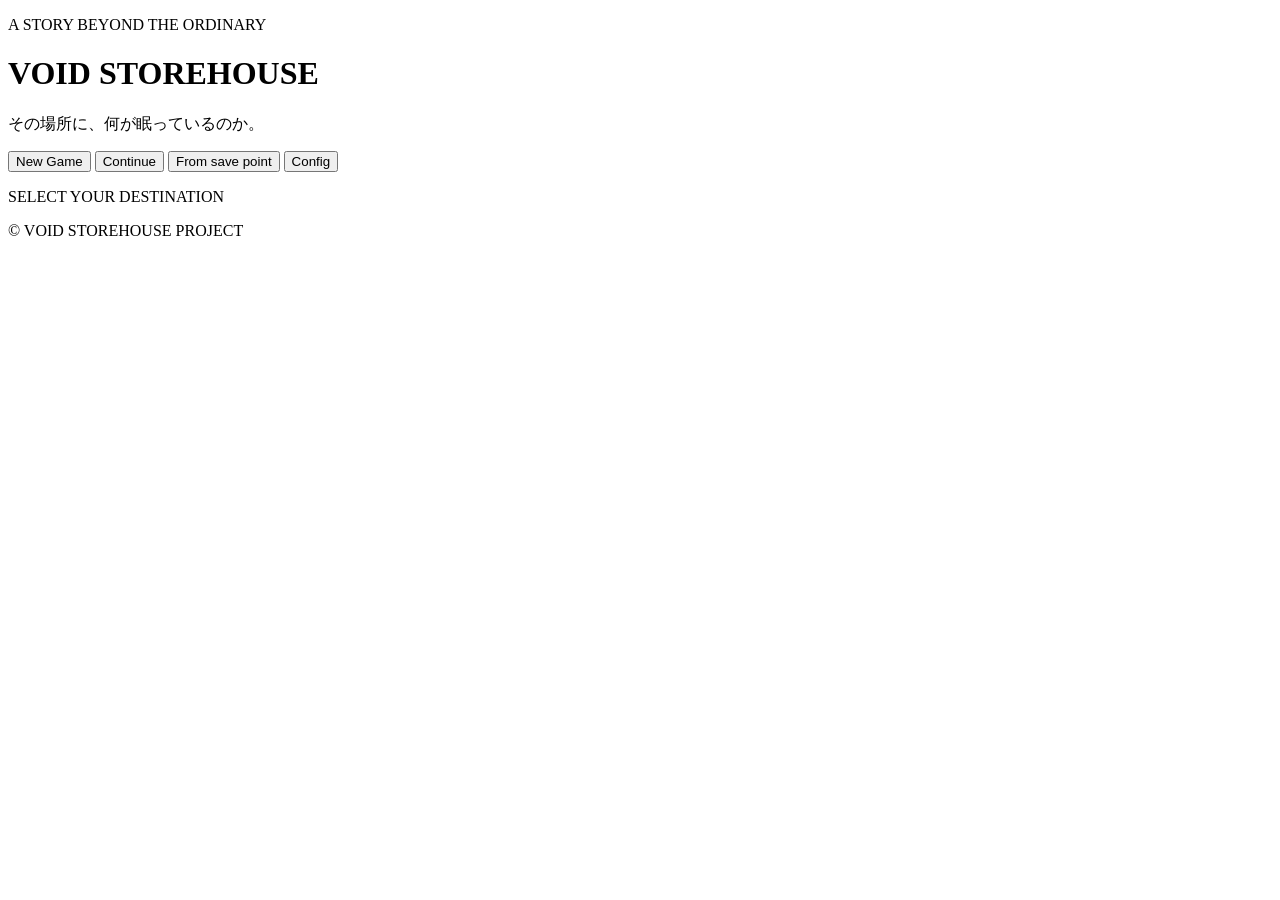
==== index.html @ 29274c05 "Create bright title screen" ====
<!doctype html>
<html lang="ja">
<head>
  <meta charset="UTF-8">
  <meta name="viewport" content="width=device-width, initial-scale=1">
  <meta name="theme-color" content="#d9f3ff">
  <meta name="description" content="VOID STOREHOUSE - Horror game">
  <title>VOID STOREHOUSE</title>
  <link rel="stylesheet" href="./style.css">
  <script src="./main.js" defer></script>
</head>
<body>
  <main class="title-screen">
    <div class="sun-glow" aria-hidden="true"></div>
    <div class="cloud cloud-one" aria-hidden="true"></div>
    <div class="cloud cloud-two" aria-hidden="true"></div>
    <div class="landscape" aria-hidden="true">
      <div class="hill hill-back"></div>
      <div class="hill hill-front"></div>
      <div class="grass"></div>
    </div>

    <header class="brand">
      <p class="eyebrow">A STORY BEYOND THE ORDINARY</p>
      <h1>VOID <span>STOREHOUSE</span></h1>
      <p class="subtitle">その場所に、何が眠っているのか。</p>
    </header>

    <nav class="menu" aria-label="Main menu">
      <button class="menu-button primary" data-action="new-game">New Game</button>
      <button class="menu-button" data-action="continue">Continue</button>
      <button class="menu-button" data-action="save-point">From save point</button>
      <button class="menu-button" data-action="config">Config</button>
    </nav>

    <p class="menu-hint" id="menu-hint" aria-live="polite">SELECT YOUR DESTINATION</p>
    <footer class="footer">© VOID STOREHOUSE PROJECT</footer>

    <section class="config-panel" id="config-panel" aria-label="Configuration" hidden>
      <div class="config-card">
        <button class="close-config" id="close-config" aria-label="Close">×</button>
        <p class="eyebrow">SETTINGS</p>
        <h2>Config</h2>
        <label class="volume-row" for="volume">
          <span>Master volume</span>
          <output id="volume-value">70%</output>
        </label>
        <input id="volume" type="range" min="0" max="100" value="70">
        <button class="menu-button primary config-close-button" id="config-done">Done</button>
      </div>
    </section>
  </main>
</body>
</html>
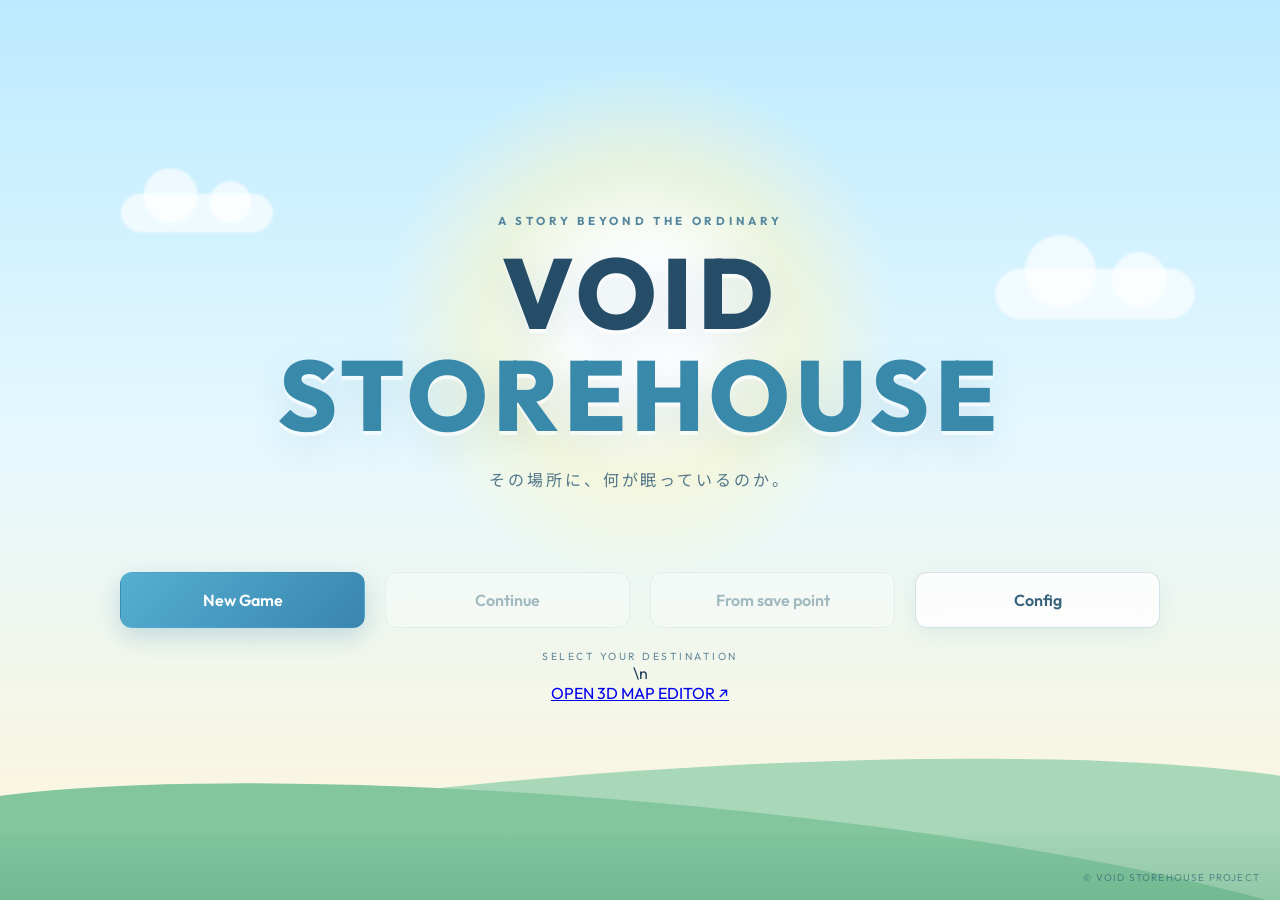
==== commit 097f50b4: "Link title screen to 3D map editor" ====
--- a/index.html
+++ b/index.html
@@ -33,7 +33,7 @@
       <button class="menu-button" data-action="config">Config</button>
     </nav>
 
-    <p class="menu-hint" id="menu-hint" aria-live="polite">SELECT YOUR DESTINATION</p>
+    <p class="menu-hint" id="menu-hint" aria-live="polite">SELECT YOUR DESTINATION</p>\n    <a class="editor-link" href="./editor.html">OPEN 3D MAP EDITOR ↗</a>
     <footer class="footer">© VOID STOREHOUSE PROJECT</footer>
 
     <section class="config-panel" id="config-panel" aria-label="Configuration" hidden>
--- a/style.css
+++ b/style.css
@@ -0,0 +1,244 @@
+@import url('https://fonts.googleapis.com/css2?family=Outfit:wght@400;500;600;700;800&family=Noto+Sans+JP:wght@400;500;700&display=swap');
+
+:root {
+  color-scheme: light;
+  --ink: #24415a;
+  --blue: #3f8fb8;
+  --blue-deep: #286b91;
+  --paper: rgba(255, 255, 255, .78);
+}
+
+* { box-sizing: border-box; }
+
+html, body {
+  width: 100%;
+  min-width: 320px;
+  min-height: 100%;
+  margin: 0;
+}
+
+body {
+  font-family: 'Outfit', 'Noto Sans JP', sans-serif;
+  color: var(--ink);
+}
+
+button, input { font: inherit; }
+
+.title-screen {
+  position: relative;
+  isolation: isolate;
+  display: flex;
+  min-height: 100svh;
+  overflow: hidden;
+  flex-direction: column;
+  align-items: center;
+  justify-content: center;
+  padding: 54px 28px 38px;
+  background:
+    linear-gradient(180deg, #bceaff 0%, #e5f8ff 48%, #fff5d8 100%);
+}
+
+.sun-glow {
+  position: absolute;
+  z-index: -2;
+  top: 7%;
+  left: 50%;
+  width: min(48vw, 520px);
+  aspect-ratio: 1;
+  transform: translateX(-50%);
+  border-radius: 50%;
+  background: radial-gradient(circle, rgba(255,255,255,.95) 0 18%, rgba(255,246,196,.55) 42%, transparent 70%);
+}
+
+.cloud {
+  position: absolute;
+  z-index: -1;
+  width: 190px;
+  height: 48px;
+  border-radius: 50px;
+  background: rgba(255,255,255,.66);
+  filter: blur(1px);
+}
+.cloud::before, .cloud::after {
+  content: "";
+  position: absolute;
+  bottom: 12px;
+  border-radius: 50%;
+  background: inherit;
+}
+.cloud::before { left: 28px; width: 68px; height: 68px; }
+.cloud::after { right: 27px; width: 52px; height: 52px; }
+.cloud-one { top: 21%; left: 8%; transform: scale(.8); }
+.cloud-two { top: 30%; right: 7%; transform: scale(1.05); }
+
+.landscape {
+  position: absolute;
+  z-index: -1;
+  right: 0;
+  bottom: 0;
+  left: 0;
+  height: 34%;
+  overflow: hidden;
+}
+.hill {
+  position: absolute;
+  right: -10%;
+  bottom: -48%;
+  left: -10%;
+  height: 100%;
+  border-radius: 50% 50% 0 0 / 35% 35% 0 0;
+}
+.hill-back { bottom: -58%; background: #a9d8b8; transform: rotate(-4deg); }
+.hill-front { bottom: -68%; background: #83c69e; transform: rotate(5deg); }
+.grass {
+  position: absolute;
+  right: 0;
+  bottom: 0;
+  left: 0;
+  height: 22%;
+  background: linear-gradient(180deg, rgba(78,160,119,.05), rgba(55,137,103,.22));
+}
+
+.brand {
+  width: min(100%, 900px);
+  margin: 0 auto clamp(54px, 9vh, 100px);
+  text-align: center;
+  animation: appear .9s ease both;
+}
+.eyebrow {
+  margin: 0 0 14px;
+  color: #5486a0;
+  font-size: .72rem;
+  font-weight: 700;
+  letter-spacing: .32em;
+}
+h1 {
+  margin: 0;
+  color: #254d68;
+  font-size: clamp(2.5rem, 8vw, 6.2rem);
+  font-weight: 800;
+  letter-spacing: .055em;
+  line-height: 1.02;
+  text-shadow: 0 4px 0 rgba(255,255,255,.65), 0 12px 35px rgba(61,119,148,.14);
+}
+h1 span { color: #3989aa; }
+.subtitle {
+  margin: 22px 0 0;
+  color: #52768a;
+  font-family: 'Noto Sans JP', sans-serif;
+  font-size: clamp(.8rem, 1.6vw, 1rem);
+  letter-spacing: .18em;
+}
+
+.menu {
+  display: flex;
+  width: min(100%, 1040px);
+  justify-content: center;
+  align-items: stretch;
+  gap: clamp(9px, 1.7vw, 20px);
+  animation: appear 1s .15s ease both;
+}
+.menu-button {
+  position: relative;
+  min-width: 0;
+  flex: 1 1 0;
+  padding: 17px 12px;
+  border: 1px solid rgba(65,128,158,.22);
+  border-radius: 12px;
+  color: #37647c;
+  background: var(--paper);
+  box-shadow: 0 8px 24px rgba(55,112,140,.08);
+  font-size: clamp(.75rem, 1.45vw, 1rem);
+  font-weight: 600;
+  cursor: pointer;
+  transition: transform .2s ease, background .2s ease, box-shadow .2s ease;
+  backdrop-filter: blur(10px);
+}
+.menu-button:hover:not(:disabled), .menu-button:focus-visible {
+  transform: translateY(-5px);
+  background: #fff;
+  box-shadow: 0 14px 28px rgba(55,112,140,.16);
+  outline: none;
+}
+.menu-button.primary {
+  border-color: transparent;
+  color: white;
+  background: linear-gradient(135deg, #55afd0, #3985b0);
+  box-shadow: 0 9px 24px rgba(49,126,166,.24);
+}
+.menu-button.primary:hover { background: linear-gradient(135deg, #65bfdf, #438fb9); }
+.menu-button:disabled {
+  opacity: .42;
+  cursor: not-allowed;
+  box-shadow: none;
+}
+
+.menu-hint {
+  min-height: 1em;
+  margin: 22px 0 0;
+  color: #64889a;
+  font-size: .65rem;
+  letter-spacing: .24em;
+  text-align: center;
+}
+.footer {
+  position: absolute;
+  right: 20px;
+  bottom: 16px;
+  color: rgba(43,91,113,.6);
+  font-size: .62rem;
+  letter-spacing: .12em;
+}
+
+.config-panel {
+  position: fixed;
+  z-index: 5;
+  inset: 0;
+  display: grid;
+  place-items: center;
+  padding: 20px;
+  background: rgba(29,67,88,.28);
+  backdrop-filter: blur(8px);
+}
+.config-panel[hidden] { display: none; }
+.config-card {
+  position: relative;
+  width: min(100%, 420px);
+  padding: 38px;
+  border: 1px solid rgba(255,255,255,.8);
+  border-radius: 20px;
+  background: rgba(255,255,255,.94);
+  box-shadow: 0 25px 70px rgba(25,73,100,.2);
+}
+.config-card h2 { margin: 0 0 28px; font-size: 2rem; }
+.close-config {
+  position: absolute;
+  top: 12px;
+  right: 16px;
+  border: 0;
+  color: #638195;
+  background: transparent;
+  font-size: 1.8rem;
+  cursor: pointer;
+}
+.volume-row { display: flex; justify-content: space-between; margin-bottom: 12px; font-size: .9rem; }
+#volume { width: 100%; accent-color: var(--blue); }
+.config-close-button { width: 100%; margin-top: 28px; }
+
+@keyframes appear {
+  from { opacity: 0; transform: translateY(14px); }
+  to { opacity: 1; transform: translateY(0); }
+}
+
+@media (max-width: 640px) {
+  .title-screen { justify-content: center; padding-inline: 18px; }
+  .brand { margin-bottom: 48px; }
+  .menu { display: grid; grid-template-columns: repeat(2, minmax(0, 1fr)); gap: 10px; }
+  .menu-button { min-height: 58px; padding: 12px 8px; }
+  .cloud-one { left: -45px; }
+  .cloud-two { right: -55px; }
+  .footer { right: 0; left: 0; text-align: center; }
+}
+@media (prefers-reduced-motion: reduce) {
+  *, *::before, *::after { animation-duration: .01ms !important; transition-duration: .01ms !important; }
+}
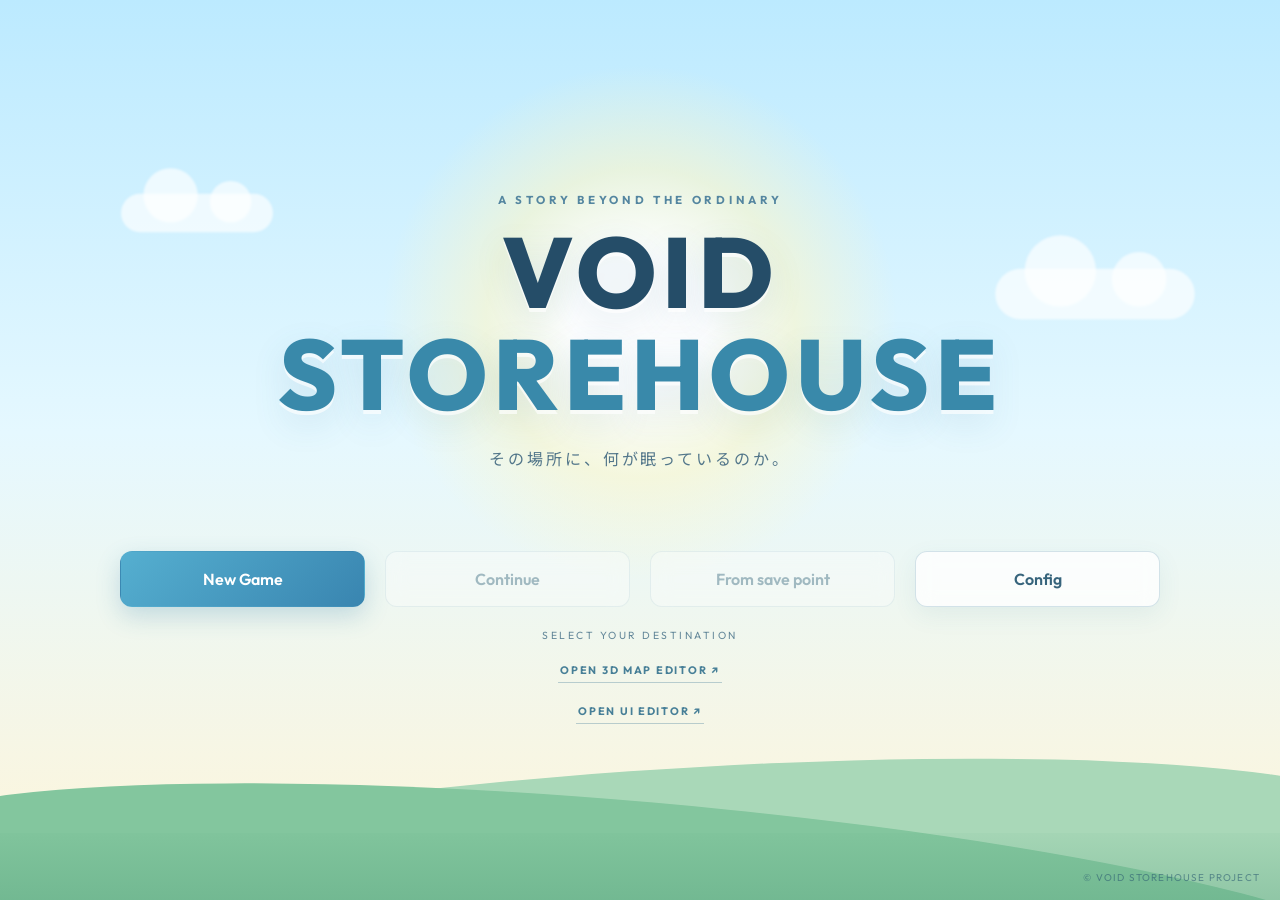
==== commit e109e2e4: "Add UI editor link to title screen" ====
--- a/index.html
+++ b/index.html
@@ -33,7 +33,9 @@
       <button class="menu-button" data-action="config">Config</button>
     </nav>
 
-    <p class="menu-hint" id="menu-hint" aria-live="polite">SELECT YOUR DESTINATION</p>\n    <a class="editor-link" href="./editor.html">OPEN 3D MAP EDITOR ↗</a>
+    <p class="menu-hint" id="menu-hint" aria-live="polite">SELECT YOUR DESTINATION</p>
+    <a class="editor-link" href="./editor.html">OPEN 3D MAP EDITOR ↗</a>
+    <a class="editor-link" href="./ui-editor.html">OPEN UI EDITOR ↗</a>
     <footer class="footer">© VOID STOREHOUSE PROJECT</footer>
 
     <section class="config-panel" id="config-panel" aria-label="Configuration" hidden>
@@ -51,4 +53,4 @@
     </section>
   </main>
 </body>
-</html>
+</html>
--- a/style.css
+++ b/style.css
@@ -242,3 +242,17 @@
 @media (prefers-reduced-motion: reduce) {
   *, *::before, *::after { animation-duration: .01ms !important; transition-duration: .01ms !important; }
 }
+
+
+.editor-link {
+  margin-top: 16px;
+  color: #477f97;
+  font-size: .68rem;
+  font-weight: 700;
+  letter-spacing: .16em;
+  text-decoration: none;
+  border-bottom: 1px solid rgba(71,127,151,.35);
+  padding: 5px 2px;
+  transition: color .2s ease, border-color .2s ease;
+}
+.editor-link:hover { color: #286b91; border-color: #286b91; }
